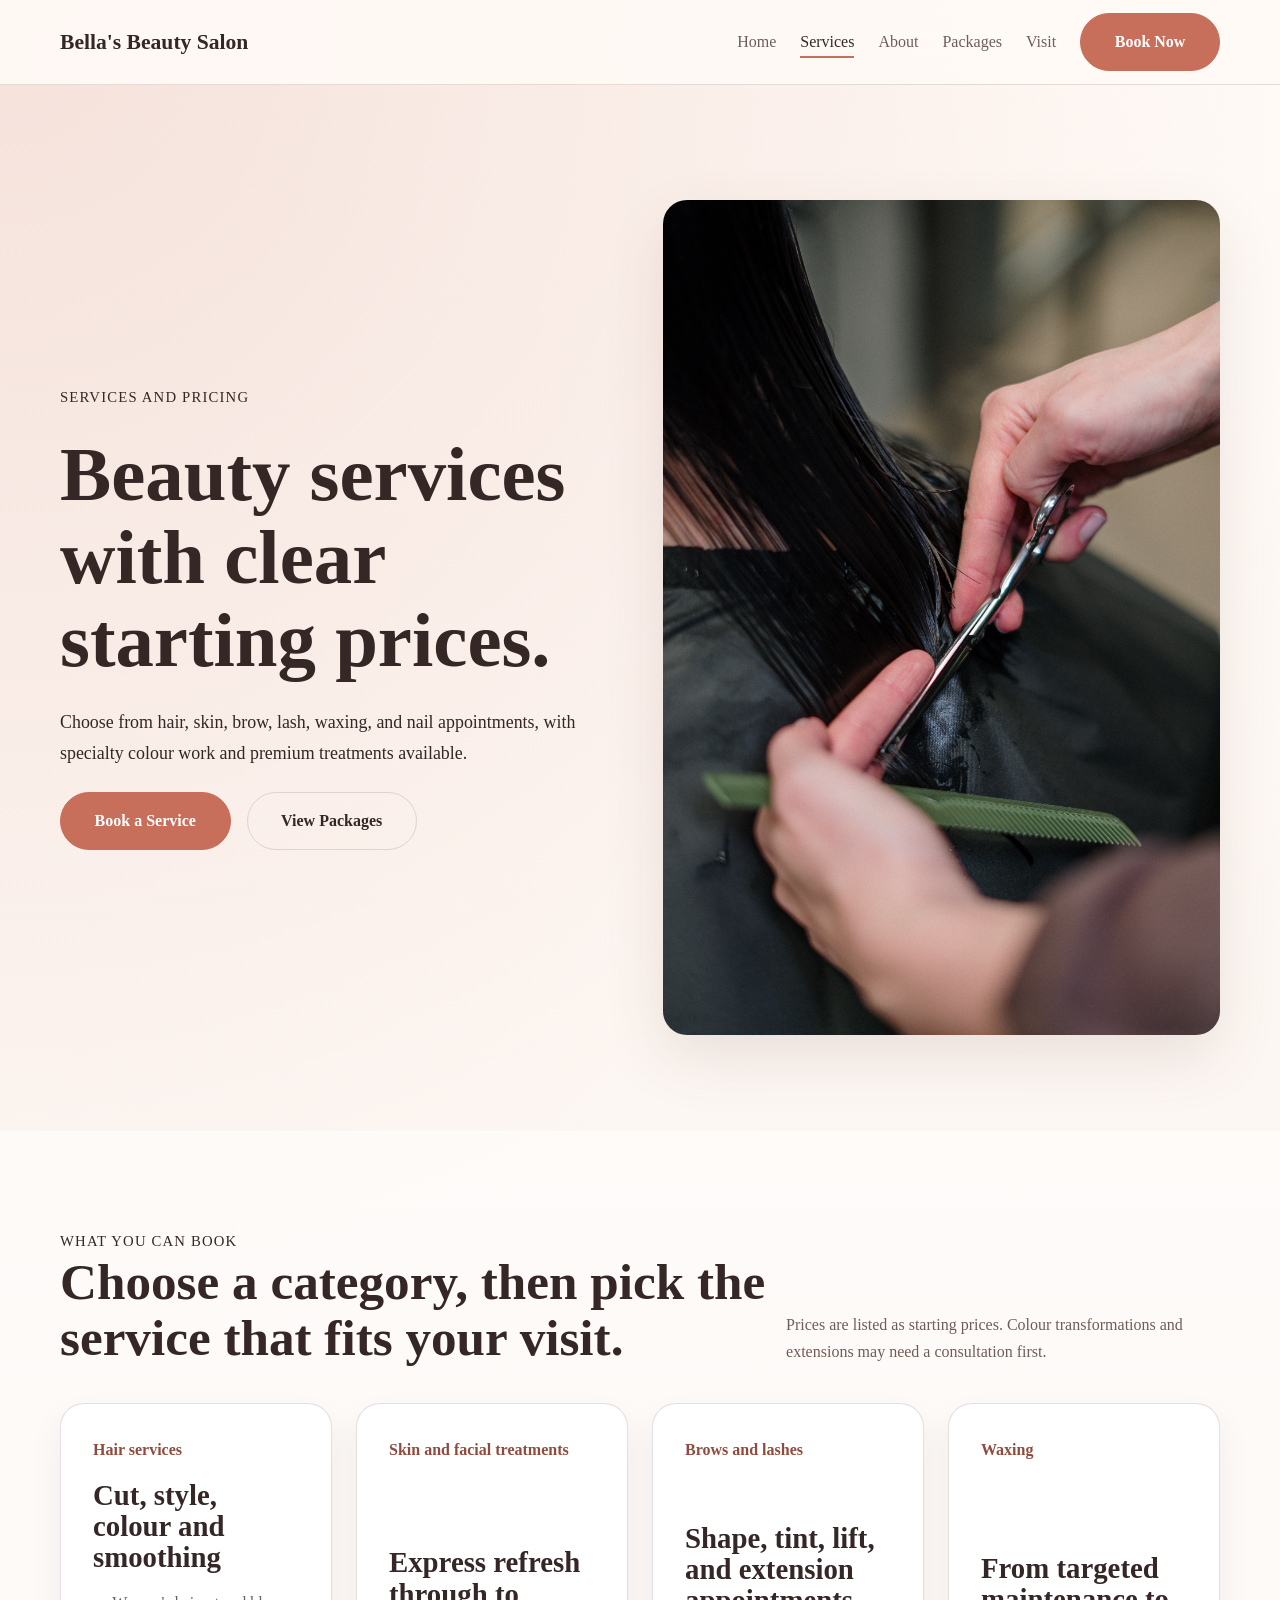
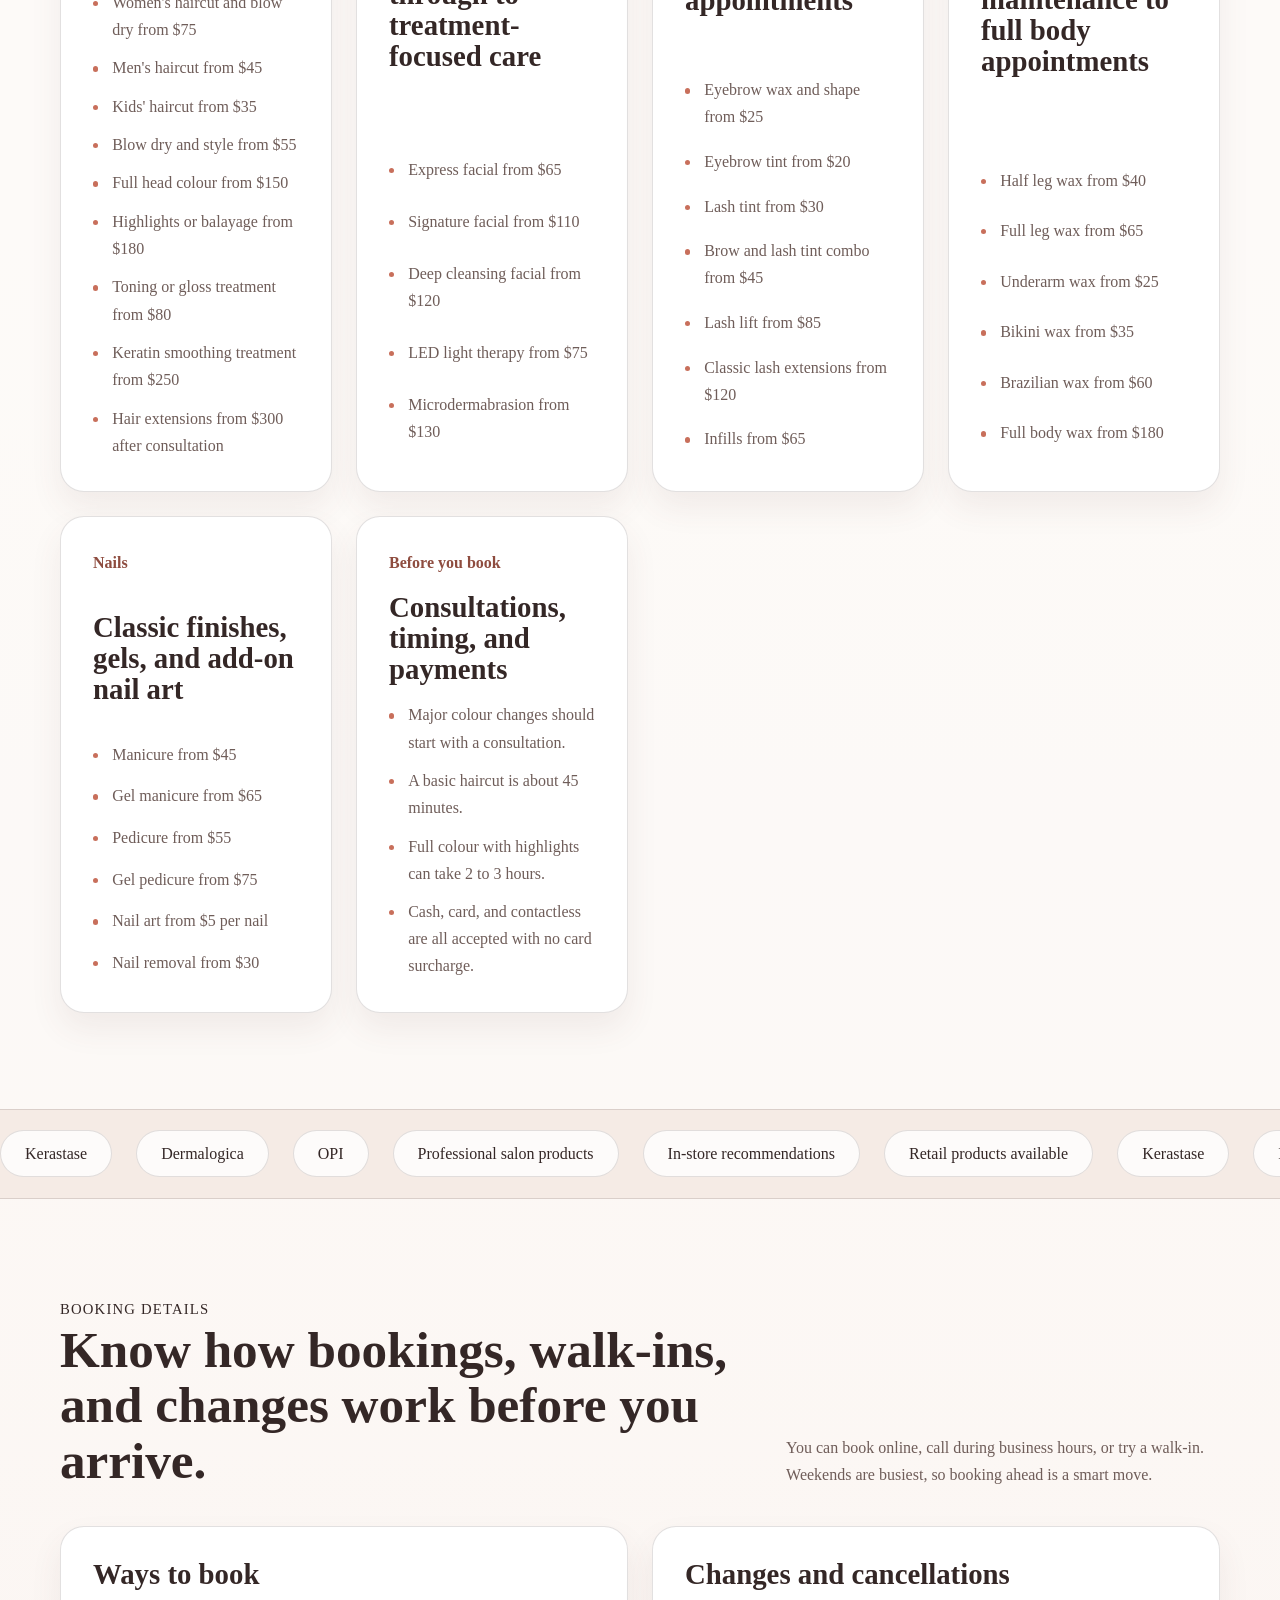
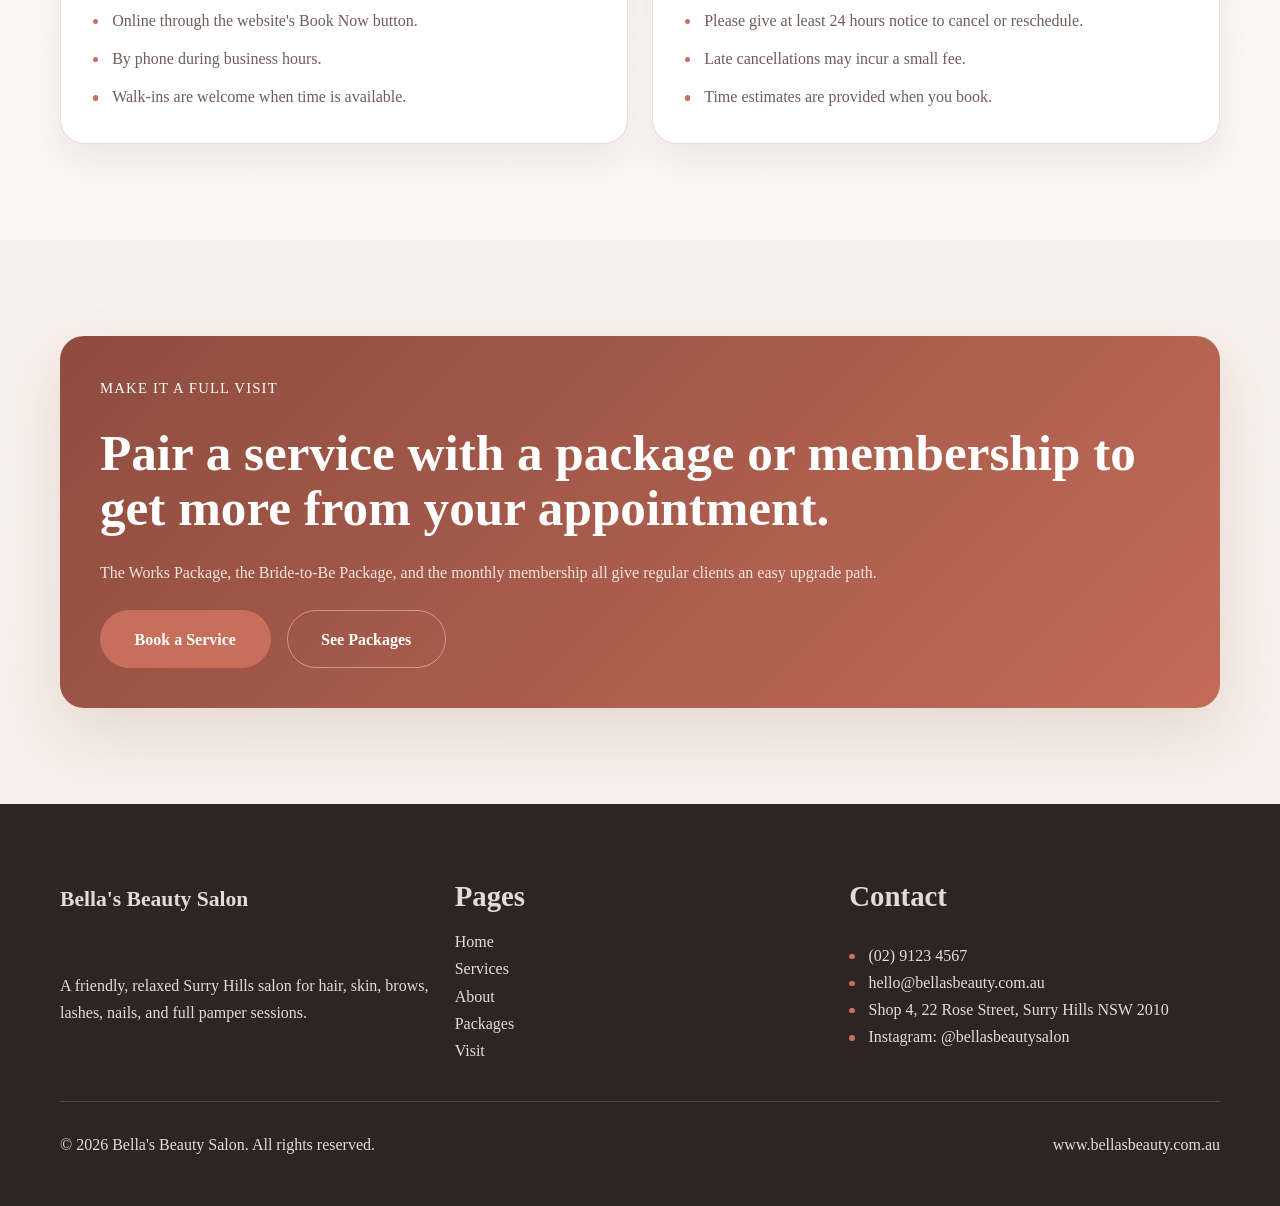
==== example-shop-site/output/services.html @ 9e752ef9 "Added sample files" ====
<!DOCTYPE html>
<html lang="en">
<head>
  <meta charset="UTF-8" />
  <meta name="viewport" content="width=device-width, initial-scale=1.0" />
  <title>Beauty Services and Prices - Bella's Beauty Salon</title>
  <meta
    name="description"
    content="Browse Bella's Beauty Salon services and starting prices for hair, skin, brows, lashes, waxing, and nails in Surry Hills."
  />
  <link rel="stylesheet" href="assets/css/main.css" />
</head>
<body>
  <!-- HEADER PARTIAL -->
  <header class="site-header" role="banner">
  <div class="container site-header__inner">
    <a href="index.html" class="site-logo" aria-label="Bella's Beauty Salon - Home">
      Bella's Beauty Salon
    </a>

    <nav class="site-nav site-nav--sticky" id="site-nav" aria-label="Primary navigation">
      <ul class="nav-links" role="list">
        <li><a href="index.html" data-page="index">Home</a></li>
        <li><a href="services.html" data-page="services">Services</a></li>
        <li><a href="about.html" data-page="about">About</a></li>
        <li><a href="packages.html" data-page="packages">Packages</a></li>
        <li><a href="visit.html" data-page="visit">Visit</a></li>
      </ul>
    </nav>

    <a href="visit.html#booking" class="btn btn--primary nav-cta">Book Now</a>

    <button
      class="nav-toggle"
      type="button"
      aria-expanded="false"
      aria-controls="site-nav"
      aria-label="Open navigation menu"
      data-nav-toggle
    >
      <span></span><span></span><span></span>
    </button>
  </div>
</header>

  <main>
    <section class="hero hero--split" id="services-top">
      <div class="container hero__grid">
        <div class="hero__text" data-reveal>
          <span class="eyebrow">Services and pricing</span>
          <h1>Beauty services with clear starting prices.</h1>
          <p class="hero__lead">
            Choose from hair, skin, brow, lash, waxing, and nail appointments, with specialty colour work and premium treatments available.
          </p>
          <div class="hero__actions">
            <a href="visit.html#booking" class="btn btn--primary">Book a Service</a>
            <a href="packages.html" class="btn btn--ghost">View Packages</a>
          </div>
        </div>
        <div class="hero__media" data-reveal>
          <picture>
            <source srcset="assets/images/hair_colouring.avif" type="image/avif" />
            <img
              src="assets/images/hair_colouring.jpg"
              alt="Hairstylist applying colour to a client's hair in a modern salon."
            />
          </picture>
        </div>
      </div>
    </section>

    <section class="section-cards section-padding" id="service-categories">
      <div class="container">
        <div class="section-head" data-reveal>
          <div>
            <span class="eyebrow">What you can book</span>
            <h2>Choose a category, then pick the service that fits your visit.</h2>
          </div>
          <p>
            Prices are listed as starting prices. Colour transformations and extensions may need a consultation first.
          </p>
        </div>

        <div class="cards-grid" data-reveal>
          <article class="card">
            <span class="card__tag">Hair services</span>
            <h3>Cut, style, colour and smoothing</h3>
            <ul class="card__list" role="list">
              <li>Women's haircut and blow dry from $75</li>
              <li>Men's haircut from $45</li>
              <li>Kids' haircut from $35</li>
              <li>Blow dry and style from $55</li>
              <li>Full head colour from $150</li>
              <li>Highlights or balayage from $180</li>
              <li>Toning or gloss treatment from $80</li>
              <li>Keratin smoothing treatment from $250</li>
              <li>Hair extensions from $300 after consultation</li>
            </ul>
          </article>

          <article class="card">
            <span class="card__tag">Skin and facial treatments</span>
            <h3>Express refresh through to treatment-focused care</h3>
            <ul class="card__list" role="list">
              <li>Express facial from $65</li>
              <li>Signature facial from $110</li>
              <li>Deep cleansing facial from $120</li>
              <li>LED light therapy from $75</li>
              <li>Microdermabrasion from $130</li>
            </ul>
          </article>

          <article class="card">
            <span class="card__tag">Brows and lashes</span>
            <h3>Shape, tint, lift, and extension appointments</h3>
            <ul class="card__list" role="list">
              <li>Eyebrow wax and shape from $25</li>
              <li>Eyebrow tint from $20</li>
              <li>Lash tint from $30</li>
              <li>Brow and lash tint combo from $45</li>
              <li>Lash lift from $85</li>
              <li>Classic lash extensions from $120</li>
              <li>Infills from $65</li>
            </ul>
          </article>

          <article class="card">
            <span class="card__tag">Waxing</span>
            <h3>From targeted maintenance to full body appointments</h3>
            <ul class="card__list" role="list">
              <li>Half leg wax from $40</li>
              <li>Full leg wax from $65</li>
              <li>Underarm wax from $25</li>
              <li>Bikini wax from $35</li>
              <li>Brazilian wax from $60</li>
              <li>Full body wax from $180</li>
            </ul>
          </article>

          <article class="card">
            <span class="card__tag">Nails</span>
            <h3>Classic finishes, gels, and add-on nail art</h3>
            <ul class="card__list" role="list">
              <li>Manicure from $45</li>
              <li>Gel manicure from $65</li>
              <li>Pedicure from $55</li>
              <li>Gel pedicure from $75</li>
              <li>Nail art from $5 per nail</li>
              <li>Nail removal from $30</li>
            </ul>
          </article>

          <article class="card">
            <span class="card__tag">Before you book</span>
            <h3>Consultations, timing, and payments</h3>
            <ul class="card__list" role="list">
              <li>Major colour changes should start with a consultation.</li>
              <li>A basic haircut is about 45 minutes.</li>
              <li>Full colour with highlights can take 2 to 3 hours.</li>
              <li>Cash, card, and contactless are all accepted with no card surcharge.</li>
            </ul>
          </article>
        </div>
      </div>
    </section>

    <section class="section-marquee" aria-label="Products and retail brands">
      <div class="marquee-track">
        <span>Kerastase</span>
        <span>Dermalogica</span>
        <span>OPI</span>
        <span>Professional salon products</span>
        <span>In-store recommendations</span>
        <span>Retail products available</span>
        <span>Kerastase</span>
        <span>Dermalogica</span>
        <span>OPI</span>
        <span>Professional salon products</span>
        <span>In-store recommendations</span>
        <span>Retail products available</span>
      </div>
    </section>

    <section class="section-list section-padding" id="booking-details">
      <div class="container">
        <div class="section-head" data-reveal>
          <div>
            <span class="eyebrow">Booking details</span>
            <h2>Know how bookings, walk-ins, and changes work before you arrive.</h2>
          </div>
          <p>
            You can book online, call during business hours, or try a walk-in. Weekends are busiest, so booking ahead is a smart move.
          </p>
        </div>

        <div class="section-list__grid" data-reveal>
          <article class="detail-card stack">
            <h3>Ways to book</h3>
            <ul class="detail-list" role="list">
              <li>Online through the website's Book Now button.</li>
              <li>By phone during business hours.</li>
              <li>Walk-ins are welcome when time is available.</li>
            </ul>
          </article>
          <article class="detail-card stack">
            <h3>Changes and cancellations</h3>
            <ul class="detail-list" role="list">
              <li>Please give at least 24 hours notice to cancel or reschedule.</li>
              <li>Late cancellations may incur a small fee.</li>
              <li>Time estimates are provided when you book.</li>
            </ul>
          </article>
        </div>
      </div>
    </section>

    <section class="section-cta section-padding" id="services-cta">
      <div class="container">
        <div class="section-cta__panel" data-reveal>
          <span class="eyebrow">Make it a full visit</span>
          <h2>Pair a service with a package or membership to get more from your appointment.</h2>
          <p>
            The Works Package, the Bride-to-Be Package, and the monthly membership all give regular clients an easy upgrade path.
          </p>
          <div class="hero__actions">
            <a href="visit.html#booking" class="btn btn--primary">Book a Service</a>
            <a href="packages.html" class="btn btn--ghost">See Packages</a>
          </div>
        </div>
      </div>
    </section>
  </main>

  <!-- FOOTER PARTIAL -->
  <footer class="site-footer site-footer--full" role="contentinfo">
  <div class="container">
    <div class="footer-grid">
      <div class="footer-brand">
        <a href="index.html" class="site-logo">Bella's Beauty Salon</a>
        <p>
          A friendly, relaxed Surry Hills salon for hair, skin, brows, lashes, nails,
          and full pamper sessions.
        </p>
      </div>

      <nav class="footer-nav" aria-label="Footer navigation">
        <h3 class="footer-nav__heading">Pages</h3>
        <ul role="list">
          <li><a href="index.html">Home</a></li>
          <li><a href="services.html">Services</a></li>
          <li><a href="about.html">About</a></li>
          <li><a href="packages.html">Packages</a></li>
          <li><a href="visit.html">Visit</a></li>
        </ul>
      </nav>

      <div class="footer-contact">
        <h3 class="footer-contact__heading">Contact</h3>
        <ul class="footer-contact__list" role="list">
          <li><a href="tel:0291234567">(02) 9123 4567</a></li>
          <li><a href="mailto:hello@bellasbeauty.com.au">hello@bellasbeauty.com.au</a></li>
          <li>Shop 4, 22 Rose Street, Surry Hills NSW 2010</li>
          <li>Instagram: @bellasbeautysalon</li>
        </ul>
      </div>
    </div>

    <div class="footer-bottom">
      <p class="footer-copyright">
        &copy; <span data-year></span> Bella's Beauty Salon. All rights reserved.
      </p>
      <a href="https://www.bellasbeauty.com.au" target="_blank" rel="noopener noreferrer">
        www.bellasbeauty.com.au
      </a>
    </div>
  </div>
</footer>

  <script src="assets/js/main.js" defer></script>
</body>
</html>
---- example-shop-site/output/assets/css/main.css ----
:root {
  --bg-primary: #fffaf6;
  --bg-secondary: #f5ebe5;
  --accent: #c86f5b;
  --accent-dark: #8e4c3f;
  --text-primary: #342726;
  --text-muted: #6f5d59;
  --border: rgba(52, 39, 38, 0.14);
  --white: #ffffff;

  --font-body: Georgia, "Times New Roman", serif;
  --font-heading: "Palatino Linotype", "Book Antiqua", Palatino, serif;
  --font-mono: Consolas, "Courier New", monospace;

  --space-section: 96px;
  --space-card: 32px;
  --space-gap: 24px;
  --space-inline: 20px;
  --space-stack: 16px;

  --radius-card: 24px;
  --radius-btn: 999px;

  --transition: 0.28s ease;

  --container-width: 1160px;
  --nav-height: 84px;
  --hero-min-height: 82vh;
  --border-thin: 1px solid var(--border);
  --shadow-soft: 0 24px 60px rgba(97, 66, 59, 0.12);
  --shadow-card: 0 16px 32px rgba(97, 66, 59, 0.08);
  --letter-space: 0.08em;
  --line-height-body: 1.7;
  --line-height-tight: 1.08;
  --fs-body: 1rem;
  --fs-small: 0.92rem;
  --fs-lead: 1.12rem;
  --fs-h1: clamp(2.8rem, 6vw, 5rem);
  --fs-h2: clamp(2rem, 4vw, 3.2rem);
  --fs-h3: clamp(1.3rem, 3vw, 1.8rem);
  --fs-h4: 1.08rem;
}

*,
*::before,
*::after {
  box-sizing: border-box;
}

html {
  scroll-behavior: smooth;
}

body,
h1,
h2,
h3,
h4,
p,
ul,
ol,
figure {
  margin: 0;
}

body {
  min-height: 100vh;
  background:
    radial-gradient(circle at top left, rgba(200, 111, 91, 0.18), transparent 28%),
    linear-gradient(180deg, rgba(255, 250, 246, 1), rgba(245, 235, 229, 0.9));
  color: var(--text-primary);
  font-family: var(--font-body);
  font-size: var(--fs-body);
  line-height: var(--line-height-body);
}

img {
  display: block;
  max-width: 100%;
}

a {
  color: inherit;
  text-decoration: none;
  transition: color var(--transition), background-color var(--transition), border-color var(--transition), transform var(--transition), opacity var(--transition);
}

button,
input,
textarea,
select {
  font: inherit;
}

button {
  cursor: pointer;
  background: none;
  border: none;
}

ul[role='list'],
ol[role='list'] {
  padding: 0;
  list-style: none;
}

h1,
h2,
h3,
h4 {
  font-family: var(--font-heading);
  line-height: var(--line-height-tight);
}

h1 {
  font-size: var(--fs-h1);
}

h2 {
  font-size: var(--fs-h2);
}

h3 {
  font-size: var(--fs-h3);
}

h4 {
  font-size: var(--fs-h4);
}

p,
li,
dd,
dt {
  color: var(--text-muted);
}

small,
.eyebrow,
.meta-label {
  display: inline-block;
  font-size: var(--fs-small);
  letter-spacing: var(--letter-space);
  text-transform: uppercase;
}

main {
  overflow: clip;
}

.container {
  width: min(calc(100% - (var(--space-inline) * 2)), var(--container-width));
  margin-inline: auto;
}

.grid {
  display: grid;
  gap: var(--space-gap);
}

.flex {
  display: flex;
  gap: var(--space-gap);
}

.section-padding {
  padding-block: var(--space-section);
}

[data-reveal] {
  opacity: 0;
  transform: translateY(var(--space-inline));
  transition: opacity var(--transition), transform var(--transition);
}

[data-reveal].is-visible {
  opacity: 1;
  transform: translateY(0);
}

.btn {
  display: inline-flex;
  align-items: center;
  justify-content: center;
  gap: calc(var(--space-stack) / 2);
  padding: calc(var(--space-stack) * 0.9) calc(var(--space-card) * 1.05);
  border-radius: var(--radius-btn);
  border: var(--border-thin);
  font-weight: 700;
  transition: transform var(--transition), box-shadow var(--transition), background-color var(--transition), color var(--transition), border-color var(--transition);
}

.btn:hover,
.btn:focus-visible {
  transform: translateY(calc(var(--space-stack) * -0.12));
  box-shadow: var(--shadow-card);
}

.btn--primary {
  background: var(--accent);
  border-color: var(--accent);
  color: var(--white);
}

.btn--primary:hover,
.btn--primary:focus-visible {
  background: var(--accent-dark);
  border-color: var(--accent-dark);
}

.btn--secondary {
  background: rgba(255, 255, 255, 0.08);
  color: var(--white);
  border-color: rgba(255, 255, 255, 0.36);
}

.btn--ghost {
  background: transparent;
  color: var(--text-primary);
}

a:focus-visible,
button:focus-visible {
  outline: calc(var(--space-stack) / 4) solid var(--accent-dark);
  outline-offset: calc(var(--space-stack) / 4);
}

.site-header {
  position: sticky;
  top: 0;
  z-index: 20;
  backdrop-filter: blur(calc(var(--space-stack) * 1.25));
  background: rgba(255, 250, 246, 0.92);
  border-bottom: var(--border-thin);
}

.site-header__inner {
  min-height: var(--nav-height);
  display: flex;
  align-items: center;
  justify-content: space-between;
  gap: var(--space-gap);
}

.site-logo {
  font-family: var(--font-heading);
  font-size: 1.35rem;
  font-weight: 700;
  color: var(--text-primary);
}

.site-nav {
  margin-left: auto;
}

.nav-links {
  display: flex;
  align-items: center;
  gap: var(--space-gap);
}

.nav-links a {
  position: relative;
  padding-block: calc(var(--space-stack) / 2);
  color: var(--text-muted);
}

.nav-links a::after {
  content: '';
  position: absolute;
  left: 0;
  bottom: 0;
  width: 100%;
  height: calc(var(--space-stack) / 6);
  background: var(--accent);
  transform: scaleX(0);
  transform-origin: left center;
  transition: transform var(--transition);
}

.nav-links a:hover,
.nav-links a:focus-visible,
.nav-links a.active {
  color: var(--text-primary);
}

.nav-links a:hover::after,
.nav-links a:focus-visible::after,
.nav-links a.active::after {
  transform: scaleX(1);
}

.nav-toggle {
  display: none;
  width: calc(var(--space-card) * 1.5);
  height: calc(var(--space-card) * 1.5);
  padding: calc(var(--space-stack) / 3);
  border-radius: 50%;
  border: var(--border-thin);
}

.nav-toggle span {
  display: block;
  width: 100%;
  height: calc(var(--space-stack) / 6);
  margin-block: calc(var(--space-stack) / 5);
  border-radius: var(--radius-btn);
  background: var(--text-primary);
}

.hero {
  position: relative;
}

.hero__content,
.hero__grid,
.section-split__grid,
.footer-grid,
.section-list__grid,
.contact-list,
.faq-list,
.stats-grid,
.cards-grid,
.footer-bottom {
  display: grid;
  gap: var(--space-gap);
}

.hero--fullscreen {
  min-height: var(--hero-min-height);
  display: flex;
  align-items: flex-end;
  color: var(--white);
  background-image:
    linear-gradient(135deg, rgba(30, 19, 18, 0.76), rgba(59, 37, 32, 0.3)),
    url('../images/salon_interior_hero.jpg');
  background-position: center;
  background-size: cover;
}

.hero--fullscreen .container {
  padding-block: calc(var(--space-section) * 1.3) calc(var(--space-section) * 0.9);
}

.hero__panel {
  max-width: 46rem;
  display: grid;
  gap: var(--space-gap);
}

.hero__lead {
  font-size: var(--fs-lead);
  color: inherit;
}

.hero__actions {
  display: flex;
  flex-wrap: wrap;
  gap: var(--space-stack);
}

.hero__caption {
  max-width: 28rem;
  font-size: var(--fs-small);
  color: rgba(255, 255, 255, 0.82);
}

.hero--split {
  padding-block: calc(var(--space-section) * 1.2) var(--space-section);
}

.hero__grid,
.section-split__grid {
  align-items: center;
}

.hero__media,
.section-split__media {
  position: relative;
  overflow: hidden;
  border-radius: var(--radius-card);
  box-shadow: var(--shadow-soft);
}

.hero__media img,
.section-split__media img {
  width: 100%;
  height: 100%;
  object-fit: cover;
}

.hero__media {
  min-height: 26rem;
}

.hero__text,
.section-split__text {
  display: grid;
  gap: var(--space-gap);
}

.hero--minimal {
  padding-block: calc(var(--space-section) * 1.2) calc(var(--space-section) * 0.8);
}

.hero--minimal .hero__panel {
  max-width: 48rem;
}

.section-cards {
  background: rgba(255, 255, 255, 0.54);
}

.section-head {
  display: grid;
  gap: var(--space-stack);
  margin-bottom: calc(var(--space-card) * 1.2);
}

.cards-grid {
  grid-template-columns: repeat(auto-fit, minmax(220px, 1fr));
}

.card {
  height: 100%;
  padding: var(--space-card);
  background: var(--white);
  border: var(--border-thin);
  border-radius: var(--radius-card);
  box-shadow: var(--shadow-card);
  display: grid;
  gap: var(--space-stack);
}

.card__tag,
.price-tag {
  color: var(--accent-dark);
  font-weight: 700;
}

.card__list,
.pill-list,
.detail-list {
  display: grid;
  gap: calc(var(--space-stack) * 0.7);
}

.pill-list li,
.card__list li,
.detail-list li,
.footer-contact__list li {
  position: relative;
  padding-left: calc(var(--space-stack) * 1.2);
}

.pill-list li::before,
.card__list li::before,
.detail-list li::before,
.footer-contact__list li::before {
  content: '';
  position: absolute;
  left: 0;
  top: 0.75em;
  width: calc(var(--space-stack) / 3);
  height: calc(var(--space-stack) / 3);
  border-radius: 50%;
  background: var(--accent);
}

.section-split {
  background: var(--white);
}

.section-split__text-panel {
  padding: var(--space-card);
  background: var(--bg-secondary);
  border: var(--border-thin);
  border-radius: var(--radius-card);
}

.section-list {
  background: rgba(255, 255, 255, 0.4);
}

.section-list__grid {
  grid-template-columns: repeat(auto-fit, minmax(240px, 1fr));
}

.detail-card,
.faq-item {
  padding: var(--space-card);
  background: var(--white);
  border: var(--border-thin);
  border-radius: var(--radius-card);
  box-shadow: var(--shadow-card);
}

.faq-item {
  display: grid;
  gap: var(--space-stack);
}

.faq-button {
  width: 100%;
  display: flex;
  justify-content: space-between;
  align-items: center;
  gap: var(--space-gap);
  color: var(--text-primary);
  font-weight: 700;
  text-align: left;
}

.faq-button span:last-child {
  color: var(--accent-dark);
  font-size: var(--fs-h3);
}

.section-stats {
  padding-block: calc(var(--space-section) * 0.45);
}

.stats-grid {
  grid-template-columns: repeat(auto-fit, minmax(170px, 1fr));
}

.stat-card {
  padding: calc(var(--space-card) * 0.9);
  background: rgba(255, 255, 255, 0.75);
  border-radius: var(--radius-card);
  border: var(--border-thin);
  text-align: center;
}

.stat-card strong {
  display: block;
  font-family: var(--font-heading);
  font-size: var(--fs-h3);
  color: var(--text-primary);
}

.section-marquee {
  overflow: hidden;
  border-block: var(--border-thin);
  background: var(--bg-secondary);
}

.marquee-track {
  display: flex;
  gap: var(--space-gap);
  width: max-content;
  padding-block: calc(var(--space-card) * 0.65);
  animation: marquee-scroll 26s linear infinite;
}

.marquee-track span {
  padding: calc(var(--space-stack) * 0.55) calc(var(--space-card) * 0.75);
  border-radius: var(--radius-btn);
  background: rgba(255, 255, 255, 0.8);
  border: var(--border-thin);
  color: var(--text-primary);
  white-space: nowrap;
}

@keyframes marquee-scroll {
  from {
    transform: translateX(0);
  }

  to {
    transform: translateX(calc(-50% - (var(--space-gap) / 2)));
  }
}

.section-cta {
  color: var(--white);
}

.section-cta__panel {
  padding: calc(var(--space-card) * 1.25);
  border-radius: var(--radius-card);
  background:
    linear-gradient(135deg, rgba(142, 76, 63, 0.96), rgba(200, 111, 91, 0.9)),
    rgba(142, 76, 63, 1);
  box-shadow: var(--shadow-soft);
  display: grid;
  gap: var(--space-gap);
}

.section-cta__panel p,
.section-cta__panel li {
  color: rgba(255, 255, 255, 0.84);
}

.section-cta .btn--ghost {
  border-color: rgba(255, 255, 255, 0.4);
  color: var(--white);
}

.team-grid {
  background: rgba(255, 255, 255, 0.52);
}

.team-grid__cards {
  display: grid;
  grid-template-columns: repeat(auto-fit, minmax(220px, 1fr));
  gap: var(--space-gap);
}

.team-card {
  padding: var(--space-card);
  background: var(--white);
  border: var(--border-thin);
  border-radius: var(--radius-card);
  box-shadow: var(--shadow-card);
  display: grid;
  gap: var(--space-stack);
}

.team-card__initial {
  width: calc(var(--space-card) * 1.8);
  aspect-ratio: 1;
  border-radius: 50%;
  display: grid;
  place-items: center;
  background: var(--bg-secondary);
  color: var(--accent-dark);
  font-family: var(--font-heading);
  font-size: var(--fs-h3);
}

.site-footer {
  padding-block: calc(var(--space-section) * 0.8) calc(var(--space-section) * 0.5);
  background: #2f2424;
}

.site-footer p,
.site-footer li,
.site-footer a,
.site-footer h3 {
  color: rgba(255, 250, 246, 0.86);
}

.footer-grid {
  grid-template-columns: repeat(auto-fit, minmax(220px, 1fr));
  padding-bottom: calc(var(--space-card) * 1.15);
}

.footer-brand,
.footer-nav,
.footer-contact {
  display: grid;
  gap: var(--space-stack);
}

.footer-bottom {
  padding-top: calc(var(--space-card) * 0.9);
  border-top: 1px solid rgba(255, 250, 246, 0.14);
}

.contact-stack,
.stack {
  display: grid;
  gap: var(--space-stack);
}

.page-intro {
  max-width: 38rem;
}

.surface-note {
  padding: calc(var(--space-card) * 0.9);
  background: rgba(255, 255, 255, 0.8);
  border-radius: var(--radius-card);
  border: var(--border-thin);
}

.sr-only {
  position: absolute;
  width: 1px;
  height: 1px;
  padding: 0;
  margin: -1px;
  overflow: hidden;
  clip: rect(0, 0, 0, 0);
  white-space: nowrap;
  border: 0;
}

@media (min-width: 768px) {
  .hero__grid,
  .section-split__grid,
  .footer-bottom {
    grid-template-columns: minmax(0, 1fr) minmax(0, 1fr);
    align-items: center;
  }

  .section-split__grid {
    grid-template-columns: minmax(0, 0.95fr) minmax(0, 1.05fr);
  }

  .footer-bottom {
    grid-template-columns: minmax(0, 1fr) auto;
  }
}

@media (max-width: 767px) {
  .nav-cta {
    display: none;
  }

  .nav-toggle {
    display: block;
  }

  .site-nav {
    position: absolute;
    top: calc(100% + (var(--space-stack) / 2));
    left: var(--space-inline);
    right: var(--space-inline);
    padding: var(--space-card);
    border-radius: var(--radius-card);
    border: var(--border-thin);
    background: rgba(255, 250, 246, 0.98);
    box-shadow: var(--shadow-soft);
    opacity: 0;
    pointer-events: none;
    transform: translateY(calc(var(--space-stack) * -0.7));
    transition: opacity var(--transition), transform var(--transition);
  }

  .site-header.is-open .site-nav {
    opacity: 1;
    pointer-events: auto;
    transform: translateY(0);
  }

  .nav-links {
    flex-direction: column;
    align-items: flex-start;
  }

  .hero__media {
    min-height: 18rem;
  }

  .section-padding,
  .hero--split,
  .hero--minimal {
    padding-block: calc(var(--space-section) * 0.7);
  }
}

@media (min-width: 1100px) {
  .hero__grid {
    grid-template-columns: minmax(0, 1.02fr) minmax(0, 0.98fr);
  }

  .section-head {
    grid-template-columns: minmax(0, 0.9fr) minmax(0, 0.55fr);
    align-items: end;
  }
}
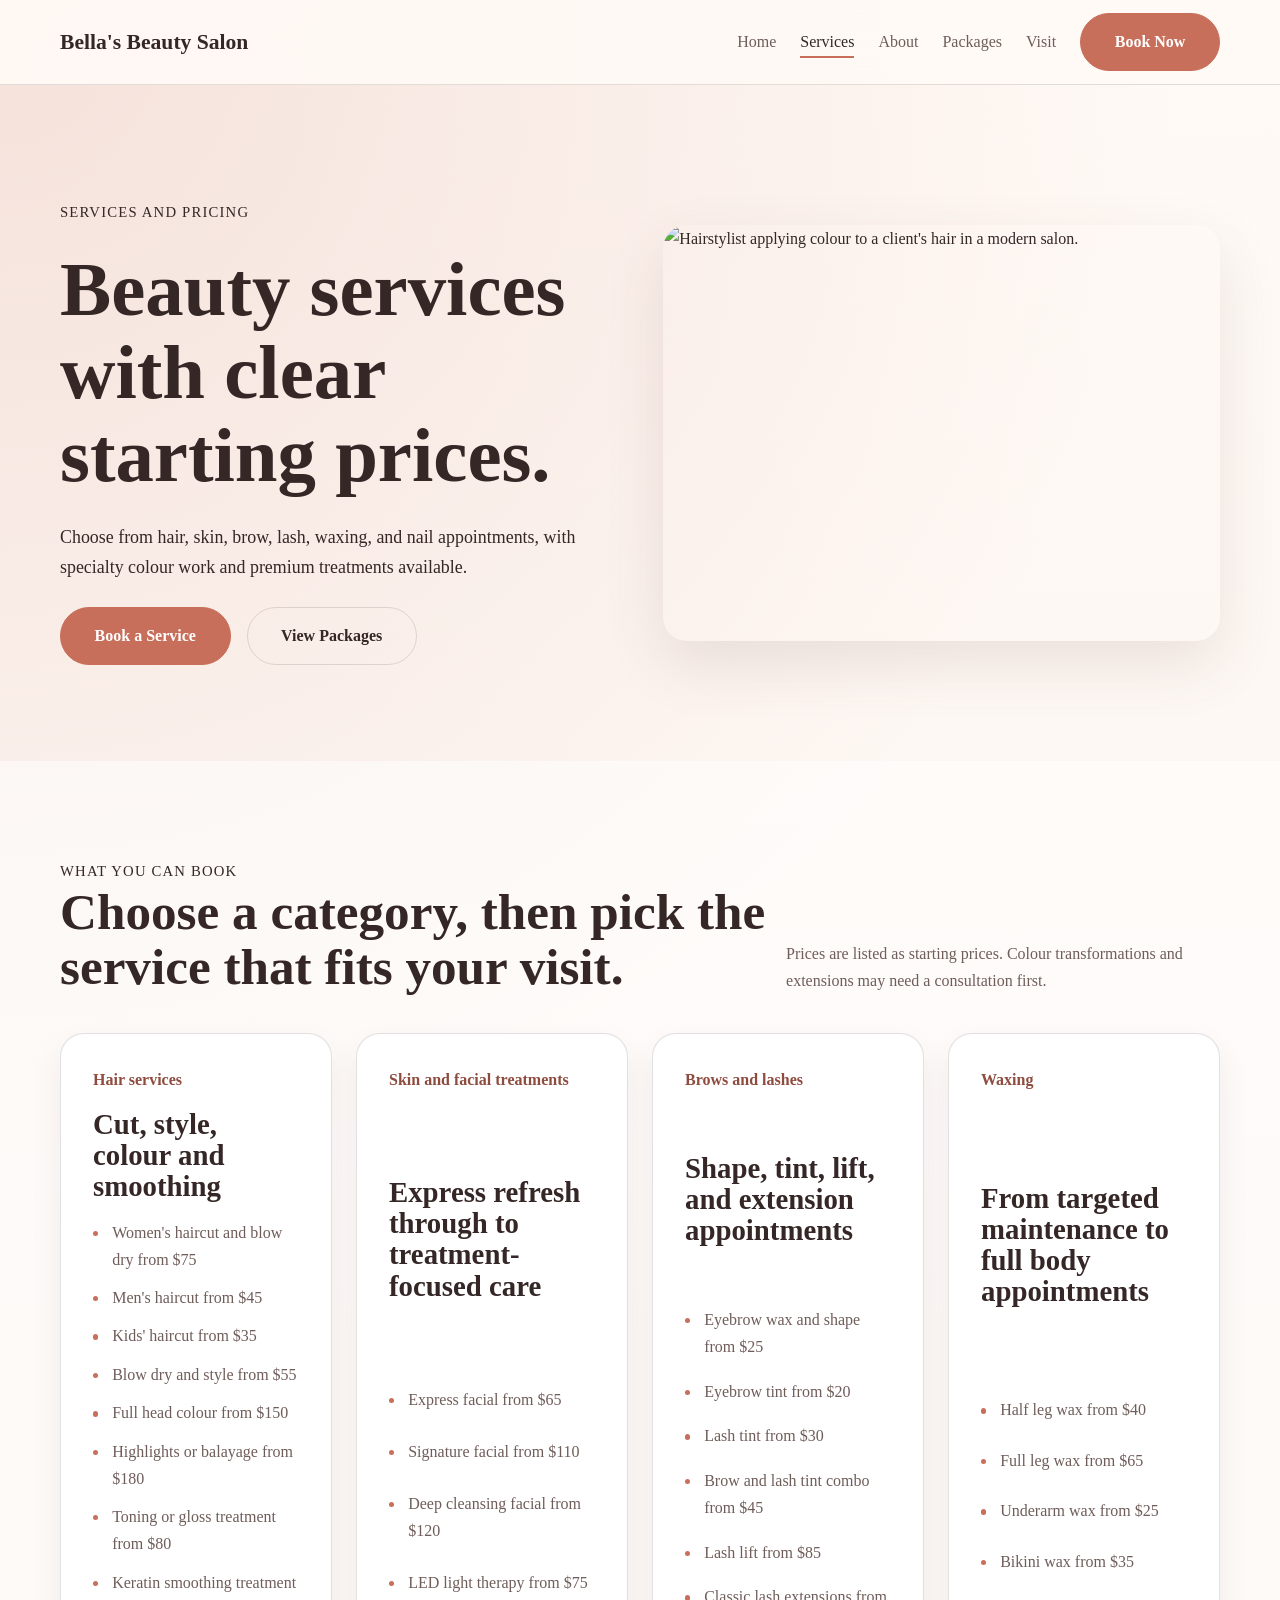
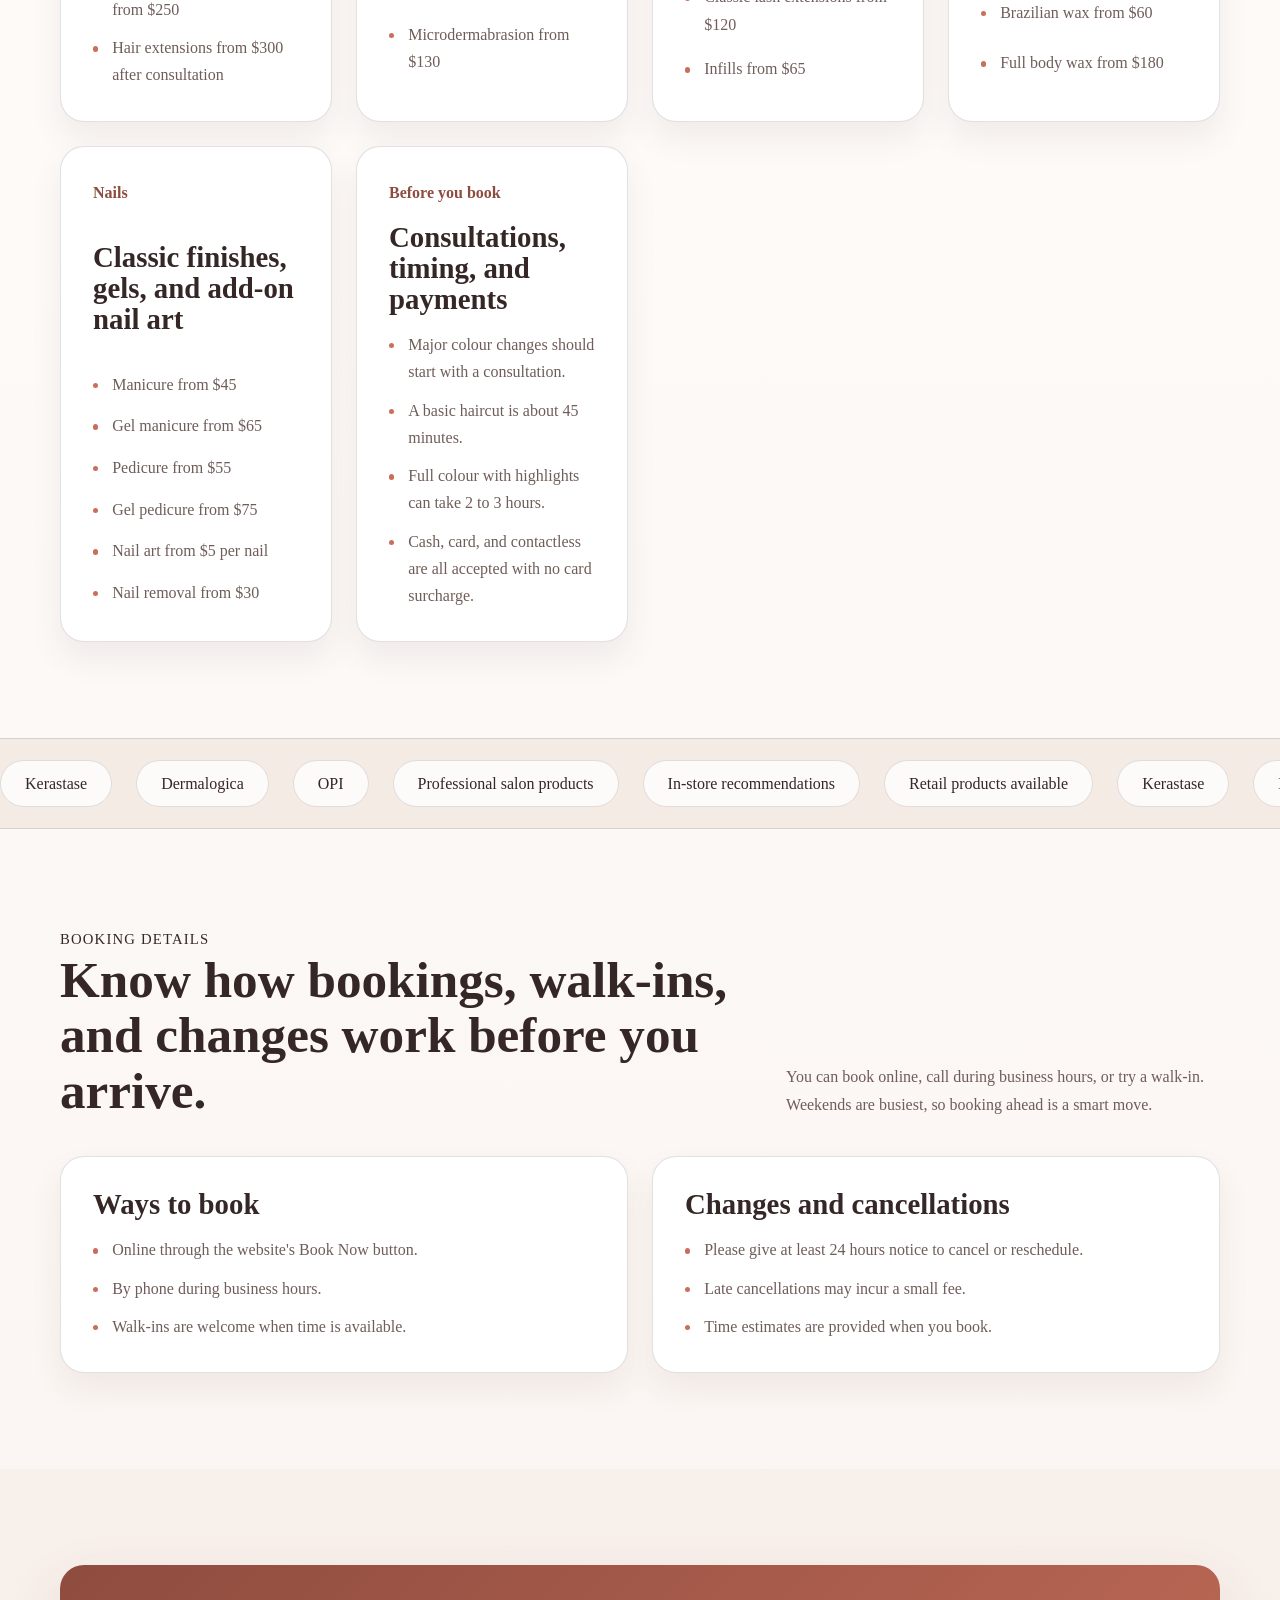
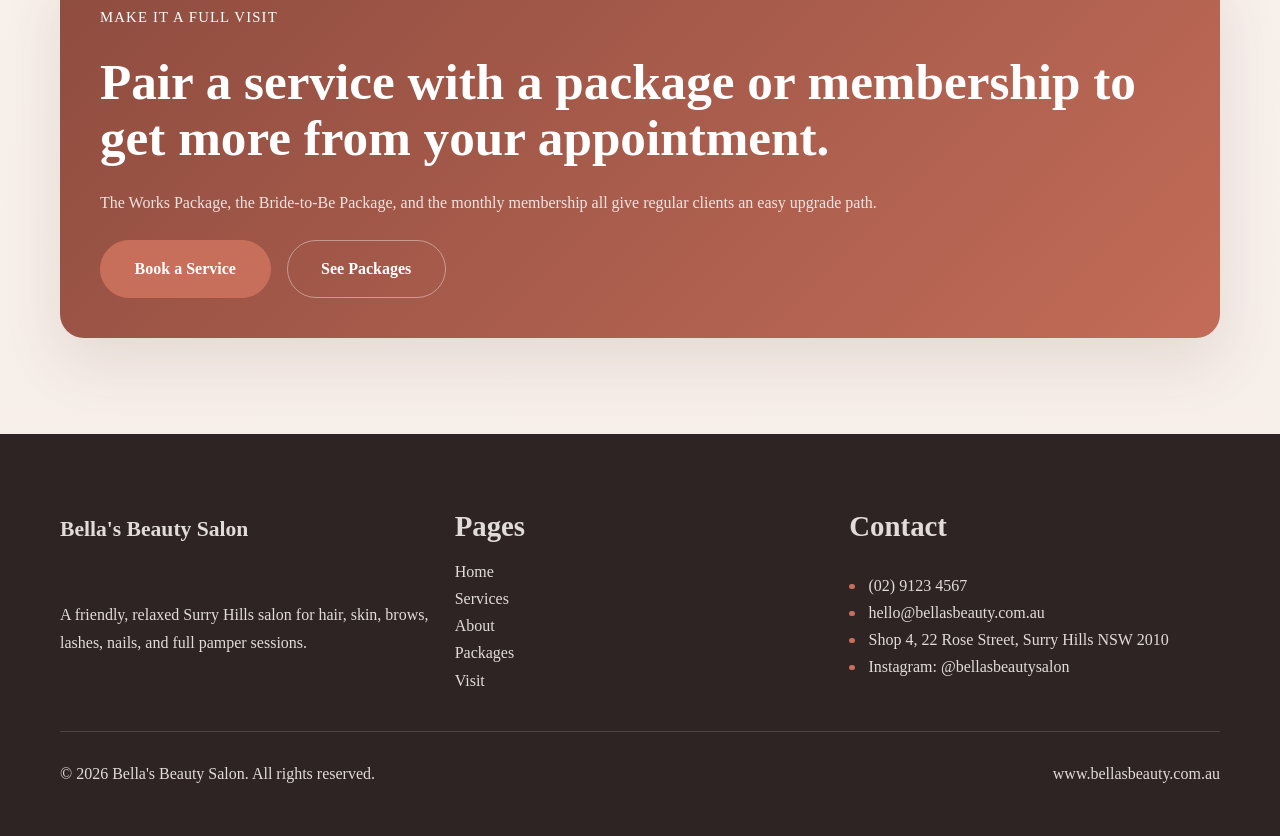
==== commit f279b752: "add image optimizer tool and skill" ====
--- a/example-shop-site/output/services.html
+++ b/example-shop-site/output/services.html
@@ -59,9 +59,9 @@
         </div>
         <div class="hero__media" data-reveal>
           <picture>
-            <source srcset="assets/images/hair_colouring.avif" type="image/avif" />
+            <source srcset="assets/images/hair_colouring_optimized.avif" type="image/avif" />
             <img
-              src="assets/images/hair_colouring.jpg"
+              src="assets/images/hair_colouring_optimized.jpg"
               alt="Hairstylist applying colour to a client's hair in a modern salon."
             />
           </picture>
--- a/example-shop-site/output/assets/css/main.css
+++ b/example-shop-site/output/assets/css/main.css
@@ -333,7 +333,7 @@
   color: var(--white);
   background-image:
     linear-gradient(135deg, rgba(30, 19, 18, 0.76), rgba(59, 37, 32, 0.3)),
-    url('../images/salon_interior_hero.jpg');
+    url('../images/salon_interior_hero_optimized.jpg');
   background-position: center;
   background-size: cover;
 }
